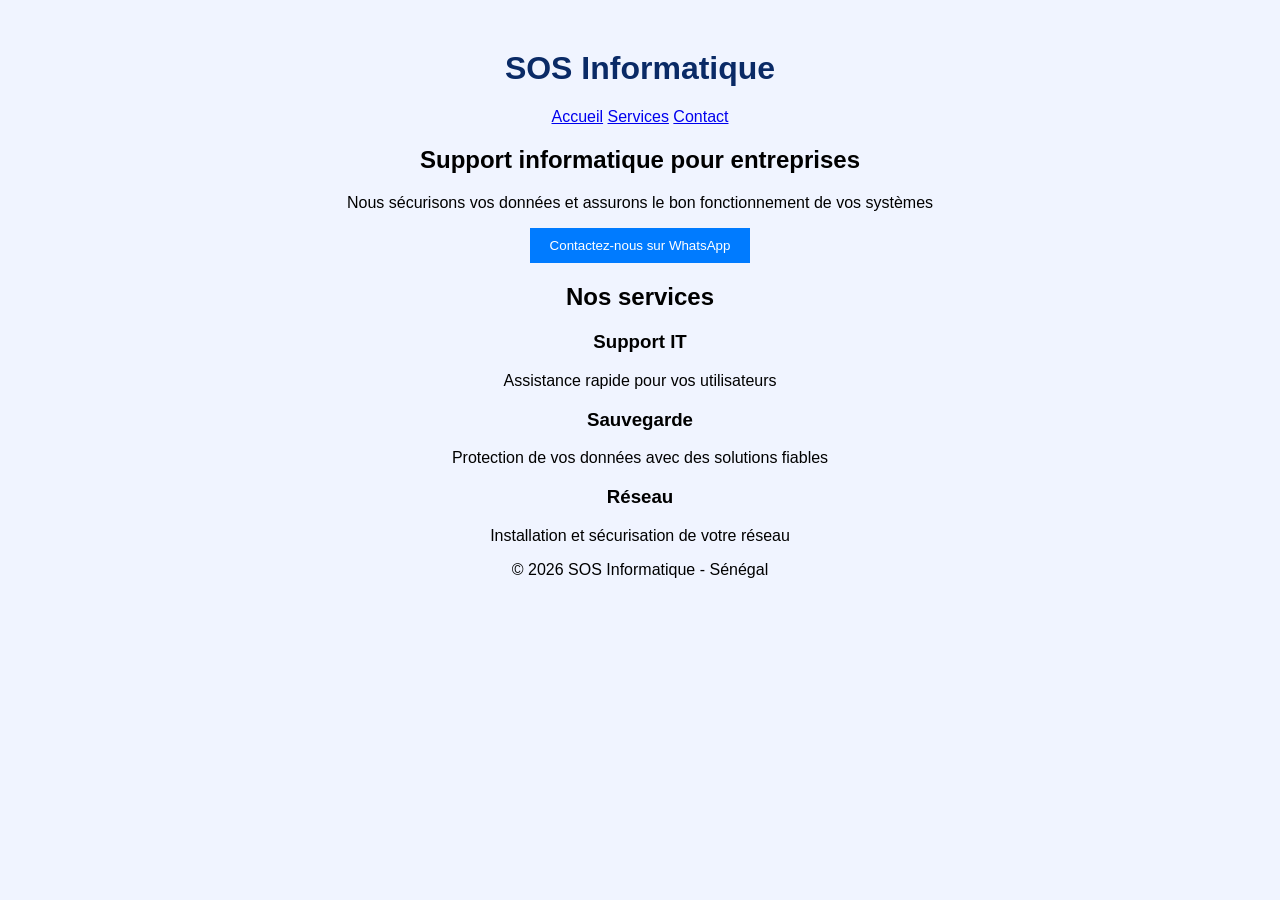
==== index.html @ 7cf551d6 "Premier site web" ====
<!DOCTYPE html>
<html lang="fr">
<head>
    <meta charset="UTF-8">
    <title>SOS Informatique</title>
    <link rel="stylesheet" href="style.css">
</head>

<body>

<header>
    <h1>SOS Informatique</h1>
    <nav>
        <a href="#">Accueil</a>
        <a href="#">Services</a>
        <a href="#">Contact</a>
    </nav>
</header>

<section class="hero">
    <h2>Support informatique pour entreprises</h2>
    <p>Nous sécurisons vos données et assurons le bon fonctionnement de vos systèmes</p>

    <a href="https://wa.me/221773776179?text=Bonjour%20je%20souhaite%20un%20service%20informatique" target="_blank">
        <button>Contactez-nous sur WhatsApp</button>
    </a>
</section>

<section class="services">
    <h2>Nos services</h2>

    <div class="cards">
        <div class="card">
            <h3>Support IT</h3>
            <p>Assistance rapide pour vos utilisateurs</p>
        </div>

        <div class="card">
            <h3>Sauvegarde</h3>
            <p>Protection de vos données avec des solutions fiables</p>
        </div>

        <div class="card">
            <h3>Réseau</h3>
            <p>Installation et sécurisation de votre réseau</p>
        </div>
    </div>
</section>

<footer>
    <p>© 2026 SOS Informatique - Sénégal</p>
</footer>

</body>
</html>
---- style.css ----
body {
    font-family: Arial;
    text-align: center;
    margin-top: 50px;
    background-color: #f0f4ff;
}

h1 {
    color: #0a2a66;
}

button {
    padding: 10px 20px;
    background-color: #007bff;
    color: white;
    border: none;
    cursor: pointer;
}
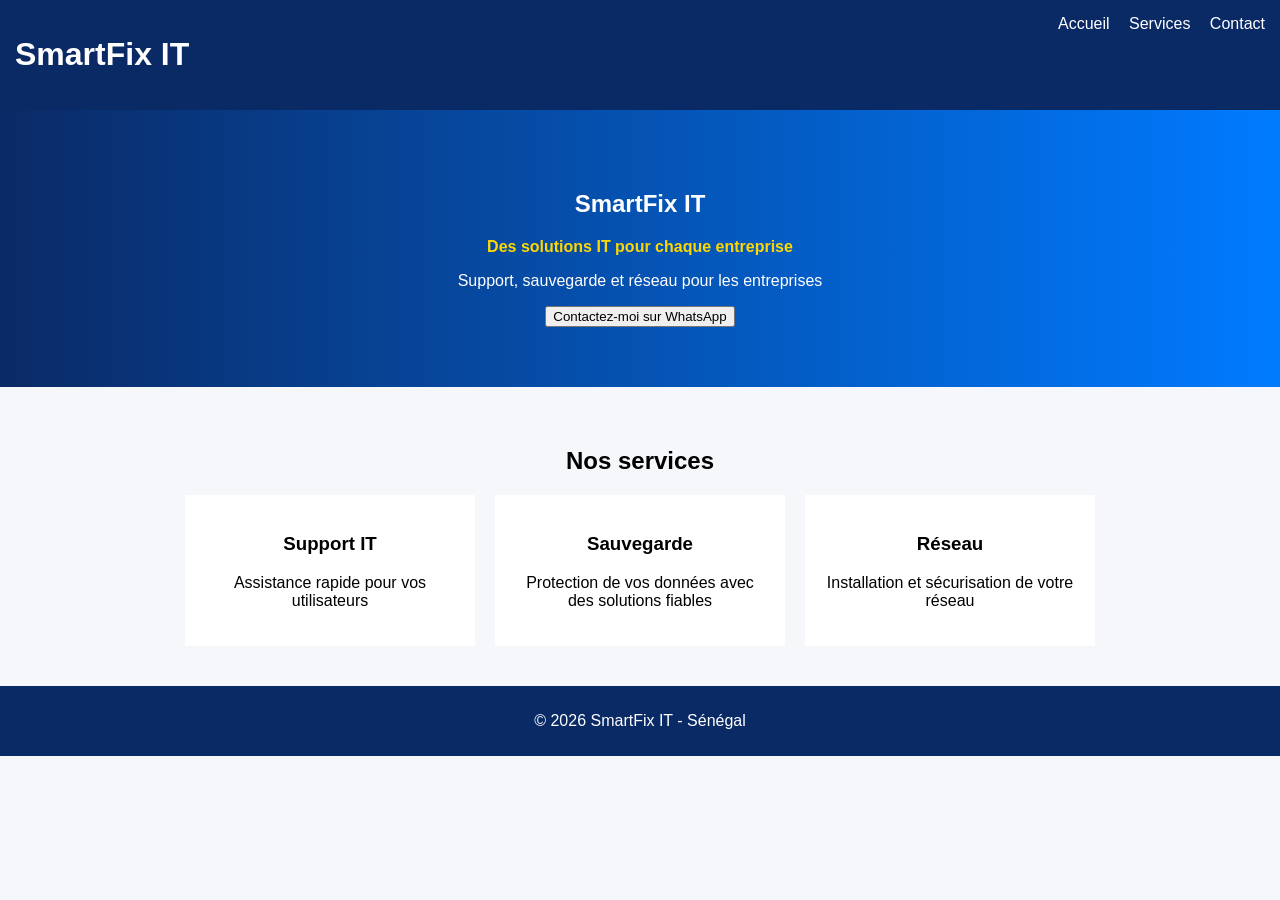
==== commit 429b09b7: "modificatiosecondhtl" ====
--- a/index.html
+++ b/index.html
@@ -2,34 +2,38 @@
 <html lang="fr">
 <head>
     <meta charset="UTF-8">
-    <title>SOS Informatique</title>
+    <title>SmartFix IT- Support Informatique Sénégal</title>
     <link rel="stylesheet" href="style.css">
 </head>
 
 <body>
 
 <header>
-    <h1>SOS Informatique</h1>
+    <h1>SmartFix IT</h1>
     <nav>
         <a href="#">Accueil</a>
-        <a href="#">Services</a>
+        <a href="services.html">Services</a>
         <a href="#">Contact</a>
     </nav>
 </header>
 
 <section class="hero">
-    <h2>Support informatique pour entreprises</h2>
-    <p>Nous sécurisons vos données et assurons le bon fonctionnement de vos systèmes</p>
+    <h2>SmartFix IT</h2>
 
-    <a href="https://wa.me/221773776179?text=Bonjour%20je%20souhaite%20un%20service%20informatique" target="_blank">
-        <button>Contactez-nous sur WhatsApp</button>
-    </a>
+    <p class="slogan">Des solutions IT pour chaque entreprise</p>
+
+    <p>Support, sauvegarde et réseau pour les entreprises</p>
+
+    <a href="https://wa.me/221756447598" target="_blank">
+    <button>Contactez-moi sur WhatsApp</button>
+</a>
 </section>
 
 <section class="services">
     <h2>Nos services</h2>
 
     <div class="cards">
+
         <div class="card">
             <h3>Support IT</h3>
             <p>Assistance rapide pour vos utilisateurs</p>
@@ -44,12 +48,14 @@
             <h3>Réseau</h3>
             <p>Installation et sécurisation de votre réseau</p>
         </div>
+
     </div>
 </section>
 
 <footer>
-    <p>© 2026 SOS Informatique - Sénégal</p>
+    <p>© 2026 SmartFix IT - Sénégal</p>
 </footer>
 
 </body>
 </html>
+
--- a/style.css
+++ b/style.css
@@ -1,18 +1,59 @@
 body {
     font-family: Arial;
-    text-align: center;
-    margin-top: 50px;
-    background-color: #f0f4ff;
+    margin: 0;
+    background: #f5f7fa;
 }
 
-h1 {
-    color: #0a2a66;
+/* HEADER */
+header {
+    background: #0a2a66;
+    color: white;
+    padding: 15px;
+    display: flex;
+    justify-content: space-between;
 }
 
-button {
-    padding: 10px 20px;
-    background-color: #007bff;
+nav a {
     color: white;
-    border: none;
-    cursor: pointer;
+    margin-left: 15px;
+    text-decoration: none;
 }
+
+/* HERO */
+.hero {
+    text-align: center;
+    padding: 60px;
+    background: linear-gradient(to right, #0a2a66, #007bff);
+    color: white;
+}
+
+.slogan {
+    color: gold;
+    font-weight: bold;
+}
+
+/* SERVICES */
+.services {
+    padding: 40px;
+    text-align: center;
+}
+
+.cards {
+    display: flex;
+    justify-content: center;
+    gap: 20px;
+}
+
+.card {
+    background: white;
+    padding: 20px;
+    width: 250px;
+}
+
+/* FOOTER */
+footer {
+    background: #0a2a66;
+    color: white;
+    text-align: center;
+    padding: 10px;
+}
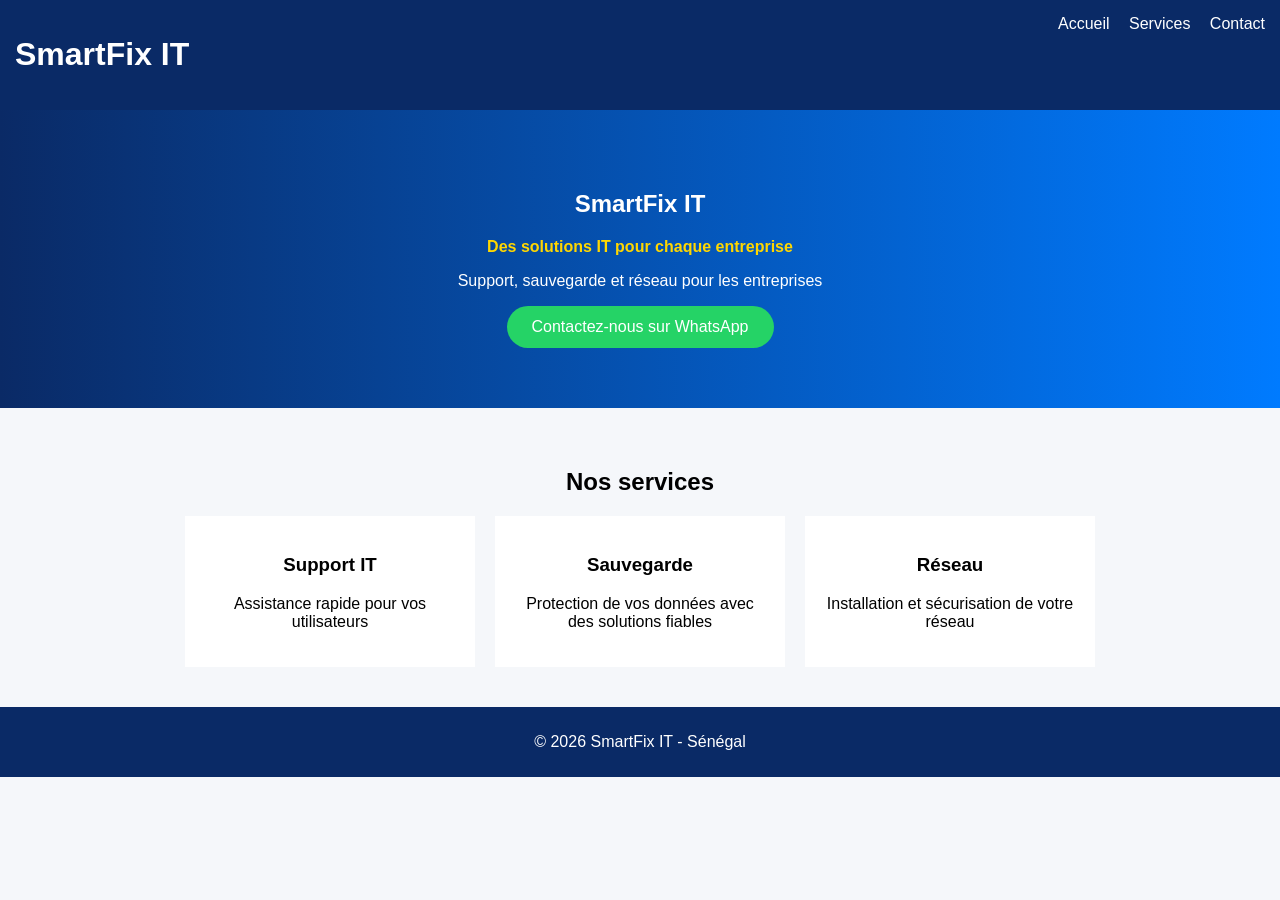
==== commit e076ee8c: "modificatioN BUTTON" ====
--- a/index.html
+++ b/index.html
@@ -24,8 +24,11 @@
 
     <p>Support, sauvegarde et réseau pour les entreprises</p>
 
-    <a href="https://wa.me/221756447598" target="_blank">
-    <button>Contactez-moi sur WhatsApp</button>
+    <a href="https://wa.me/221756447598?text=Bonjour%20je%20souhaite%20un%20service%20informatique" target="_blank">
+    <button class="whatsapp-btn">Contactez-nous sur WhatsApp</button>
+</a>
+
+
 </a>
 </section>
 
--- a/style.css
+++ b/style.css
@@ -57,3 +57,16 @@
     text-align: center;
     padding: 10px;
 }
+.whatsapp-btn {
+    background-color: #25D366;
+    color: white;
+    padding: 12px 25px;
+    border: none;
+    border-radius: 25px;
+    font-size: 16px;
+    cursor: pointer;
+}
+
+.whatsapp-btn:hover {
+    background-color: #1ebe5d;
+}
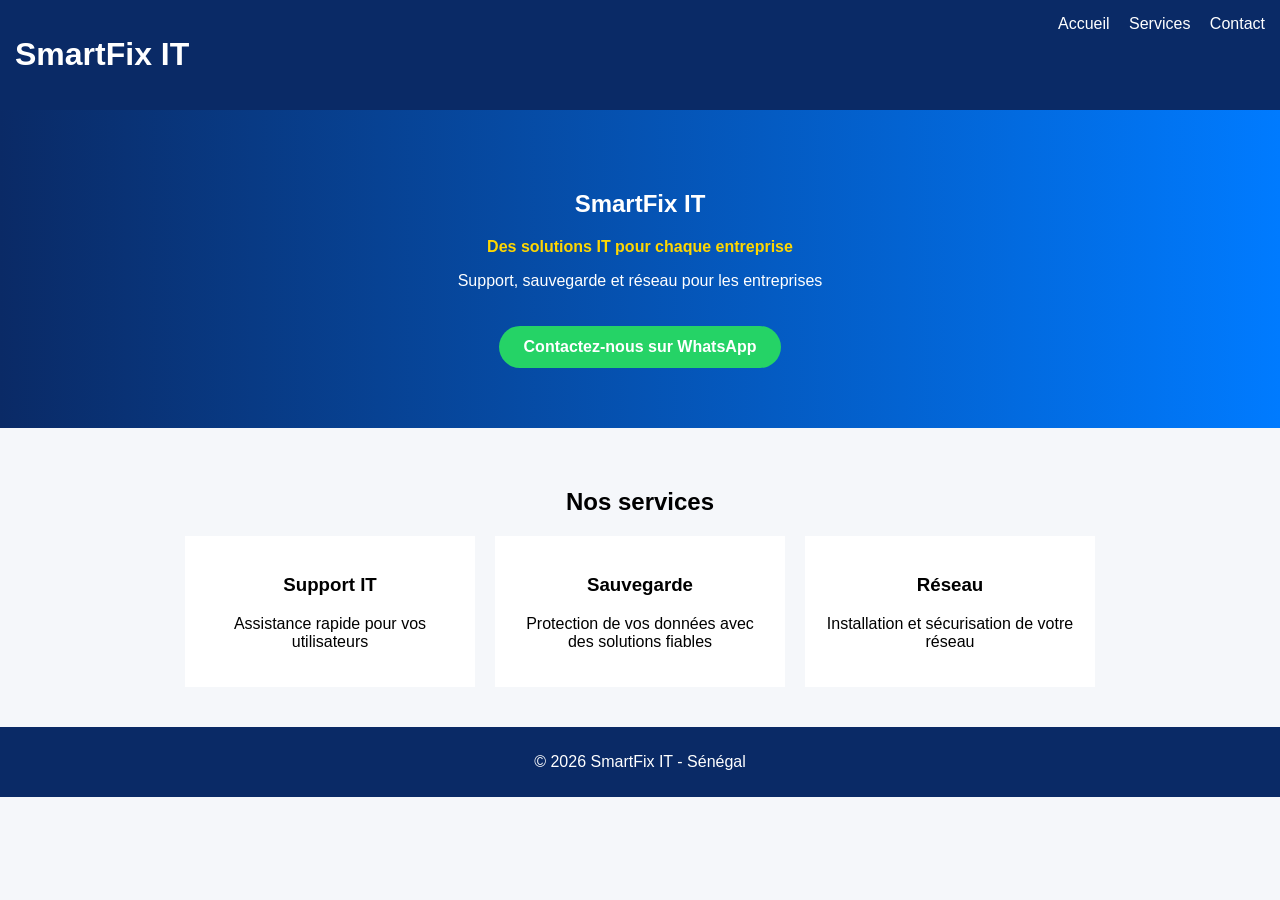
==== commit 4e993ff1: "modifcontact" ====
--- a/index.html
+++ b/index.html
@@ -13,7 +13,7 @@
     <nav>
         <a href="#">Accueil</a>
         <a href="services.html">Services</a>
-        <a href="#">Contact</a>
+        <a href="contact.html">Contact</a>
     </nav>
 </header>
 
--- a/style.css
+++ b/style.css
@@ -58,15 +58,49 @@
     padding: 10px;
 }
 .whatsapp-btn {
+    margin-top: 20px;
+    padding: 12px 25px;
     background-color: #25D366;
+    border: none;
     color: white;
-    padding: 12px 25px;
-    border: none;
-    border-radius: 25px;
     font-size: 16px;
     cursor: pointer;
+    border-radius: 25px;
+    font-weight: bold;
+    transition: 0.3s;
 }
 
 .whatsapp-btn:hover {
     background-color: #1ebe5d;
+    transform: scale(1.05);
 }
+.contact {
+    padding: 40px;
+    text-align: center;
+}
+
+form {
+    max-width: 400px;
+    margin: auto;
+    display: flex;
+    flex-direction: column;
+}
+
+form input, form textarea {
+    margin: 10px 0;
+    padding: 10px;
+    font-size: 16px;
+}
+
+form button {
+    padding: 10px;
+    background: #0a2a66;
+    color: white;
+    border: none;
+    cursor: pointer;
+}
+
+.contact-info {
+    margin-top: 20px;
+}
+
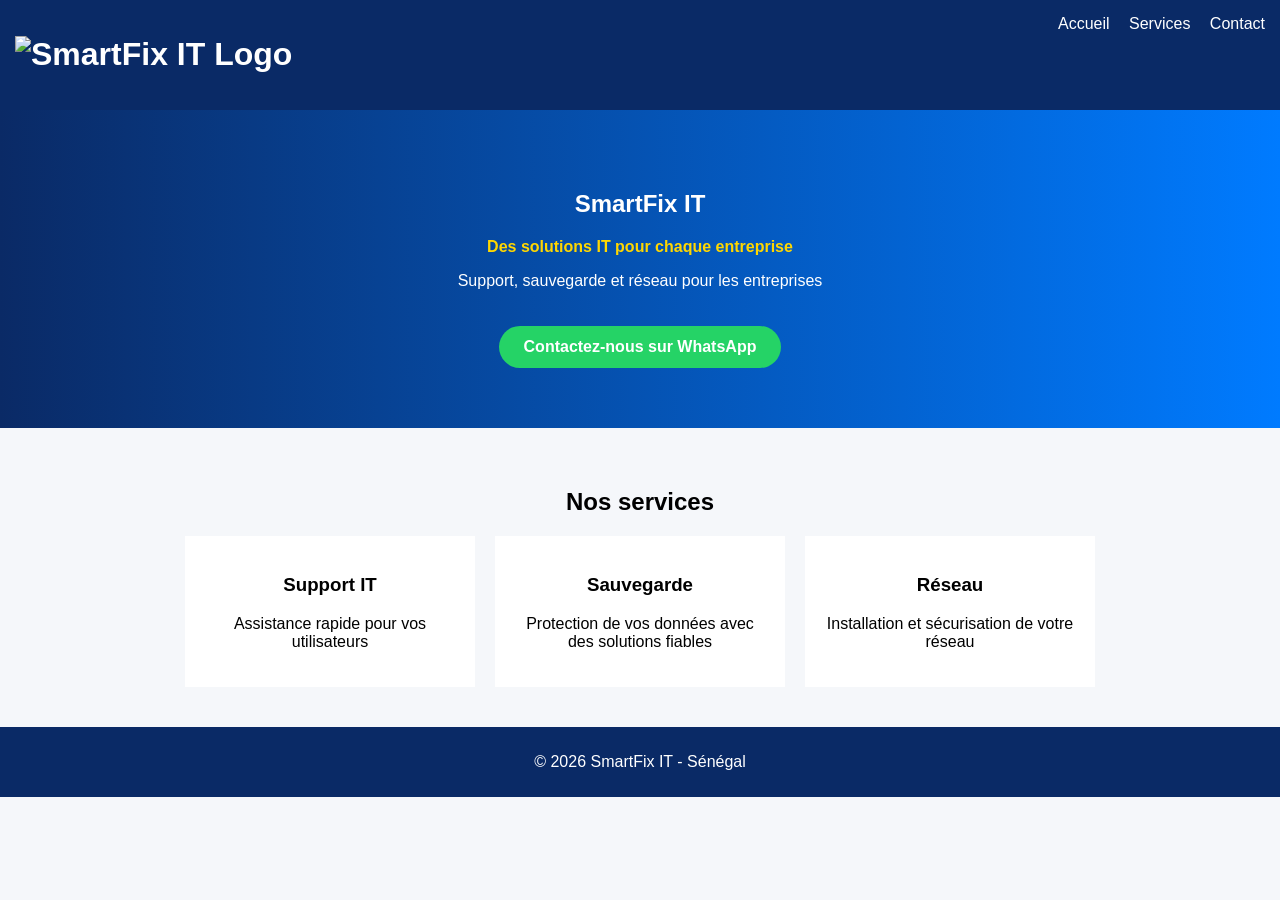
==== commit 52be6b7b: "modificatioN serviceN" ====
--- a/index.html
+++ b/index.html
@@ -9,7 +9,8 @@
 <body>
 
 <header>
-    <h1>SmartFix IT</h1>
+    <h1><img src="images/logo.png" alt="SmartFix IT Logo" class="logo">
+    </h1>
     <nav>
         <a href="#">Accueil</a>
         <a href="services.html">Services</a>
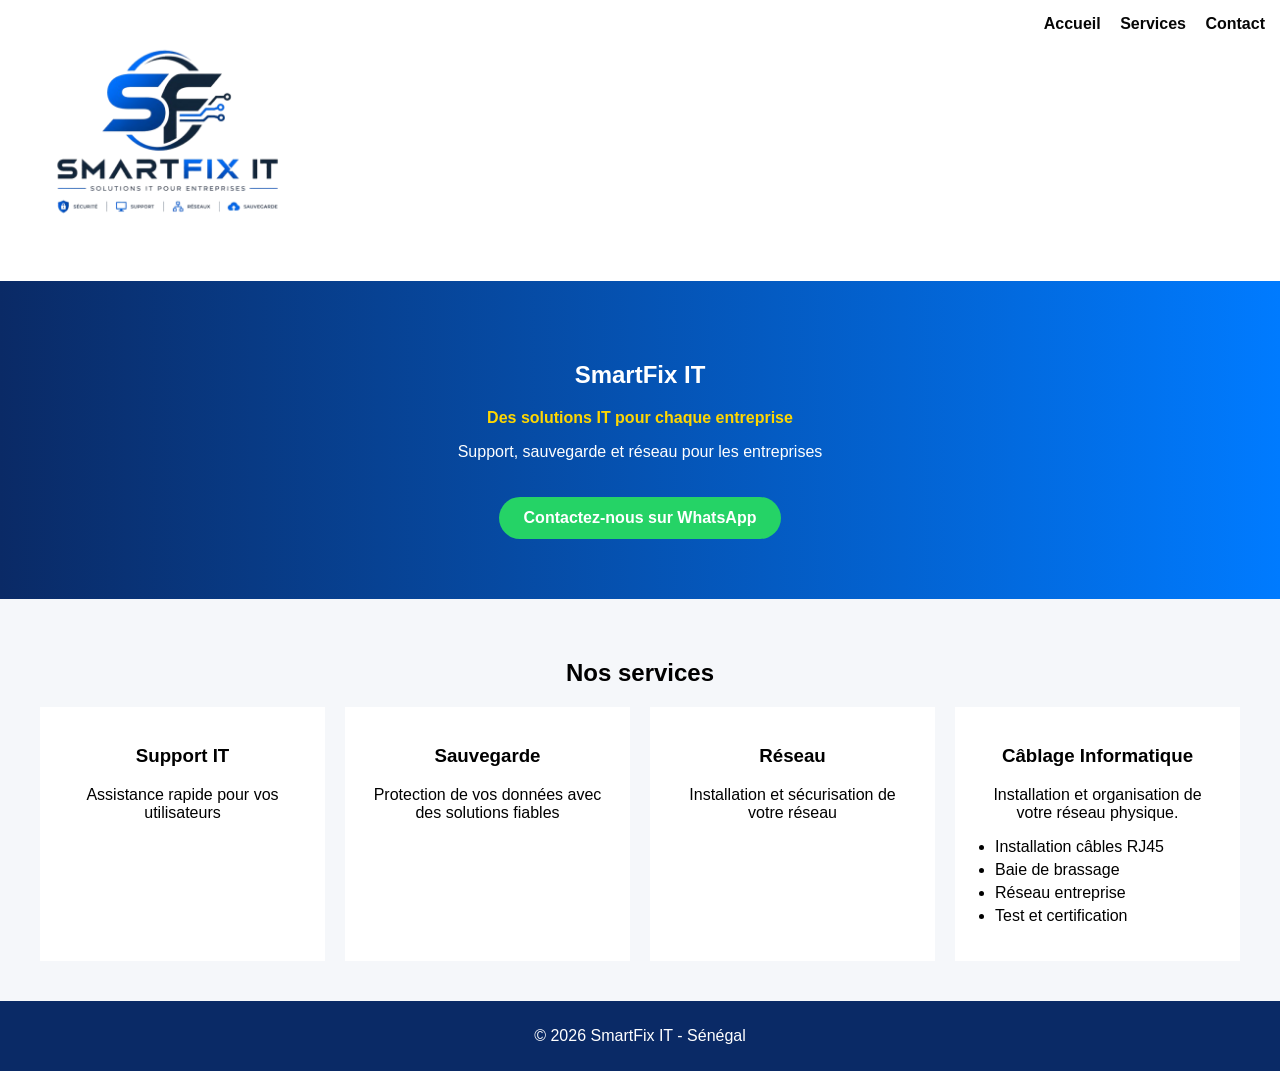
==== commit 6cf63a94: "maj" ====
--- a/index.html
+++ b/index.html
@@ -52,6 +52,18 @@
             <h3>Réseau</h3>
             <p>Installation et sécurisation de votre réseau</p>
         </div>
+        <div class="card">
+            <h3>Câblage Informatique</h3>
+            <p>Installation et organisation de votre réseau physique.</p>
+            <ul>
+                <li>Installation câbles RJ45</li>
+                <li>Baie de brassage</li>
+                <li>Réseau entreprise</li>
+                <li>Test et certification</li>
+            </ul>
+        
+</div>
+
 
     </div>
 </section>
--- a/style.css
+++ b/style.css
@@ -6,7 +6,7 @@
 
 /* HEADER */
 header {
-    background: #0a2a66;
+    background: white;
     color: white;
     padding: 15px;
     display: flex;
@@ -14,9 +14,12 @@
 }
 
 nav a {
-    color: white;
+    color: #070707; /* noir visible */
     margin-left: 15px;
     text-decoration: none;
+    font-weight: 600;
+    opacity: 1; /* enlève effet transparent */
+    transition: 0.3s;
 }
 
 /* HERO */
@@ -103,4 +106,23 @@
 .contact-info {
     margin-top: 20px;
 }
+.card ul {
+    text-align: left;
+    margin-top: 10px;
+    padding-left: 20px;
+}
 
+.card li {
+    margin-bottom: 5px;
+}
+.logo {
+    height: 200px;
+    background: transparent;
+}
+.logo-container {
+    display: flex;
+    align-items: center;
+    gap: 10px;
+    color: white;
+    font-weight: bold;
+}
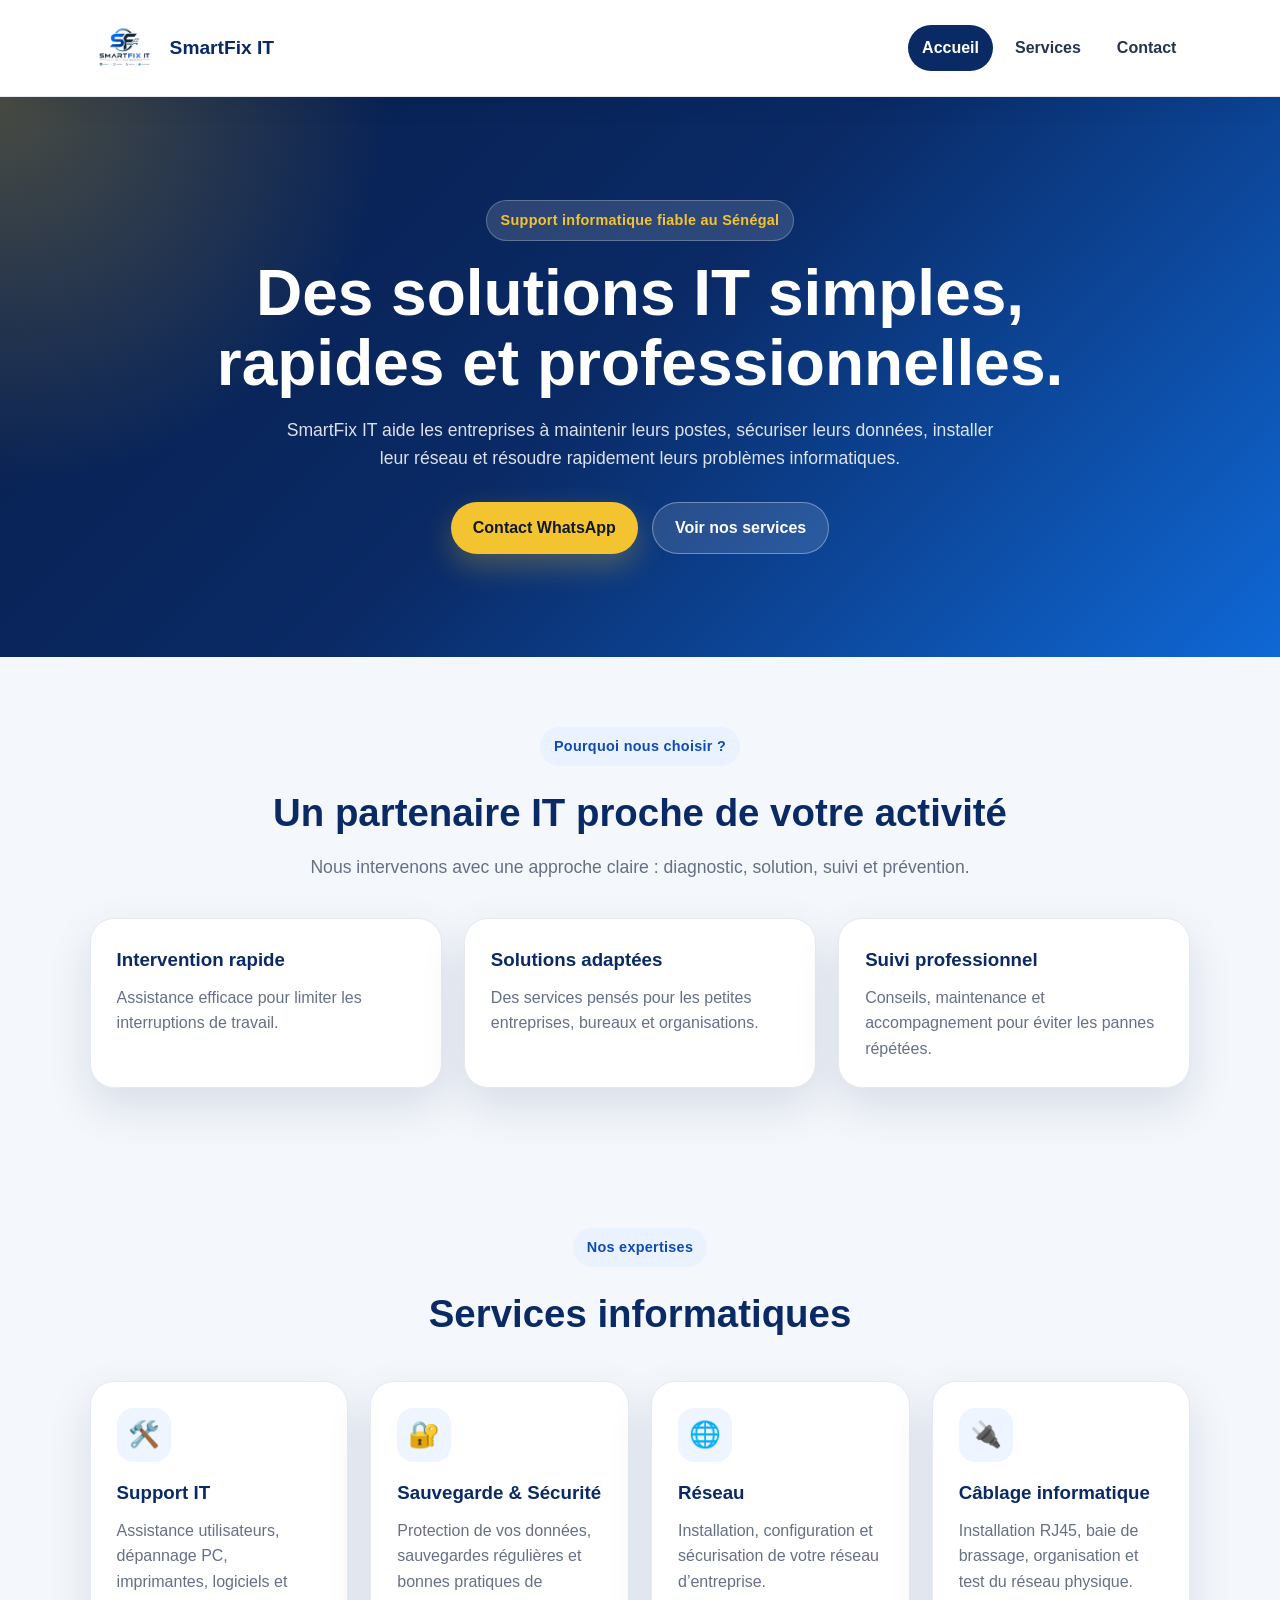
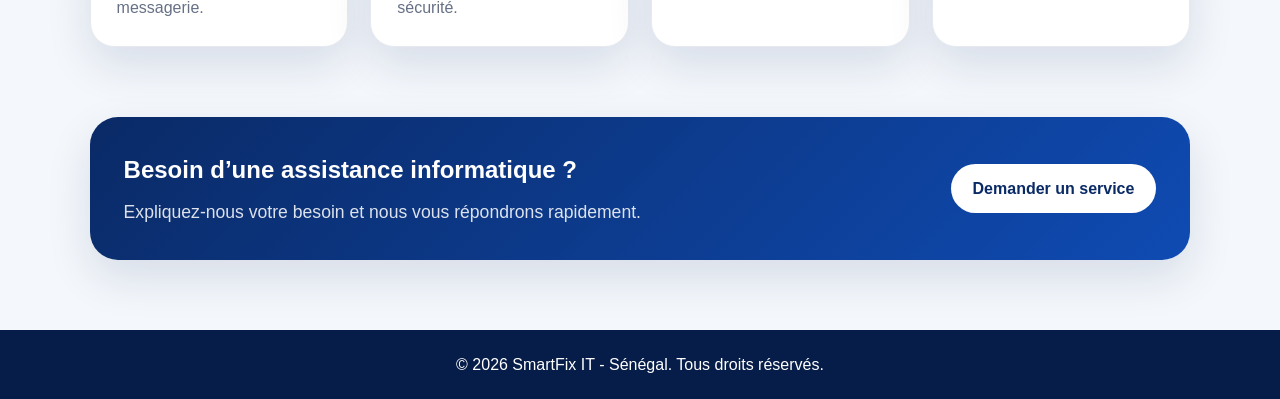
==== commit ed21d1db: "amelioresite" ====
--- a/index.html
+++ b/index.html
@@ -2,76 +2,102 @@
 <html lang="fr">
 <head>
     <meta charset="UTF-8">
-    <title>SmartFix IT- Support Informatique Sénégal</title>
+    <meta name="viewport" content="width=device-width, initial-scale=1.0">
+    <meta name="description" content="SmartFix IT accompagne les entreprises au Sénégal avec des services de support informatique, réseau, sauvegarde, sécurité et câblage.">
+    <title>SmartFix IT - Support Informatique au Sénégal</title>
     <link rel="stylesheet" href="style.css">
 </head>
-
 <body>
 
-<header>
-    <h1><img src="images/logo.png" alt="SmartFix IT Logo" class="logo">
-    </h1>
-    <nav>
-        <a href="#">Accueil</a>
+<header class="site-header">
+    <a class="brand" href="index.html" aria-label="Accueil SmartFix IT">
+        <img src="images/logo.png" alt="Logo SmartFix IT" class="logo">
+        <span>SmartFix IT</span>
+    </a>
+    <nav class="main-nav" aria-label="Navigation principale">
+        <a class="active" href="index.html">Accueil</a>
         <a href="services.html">Services</a>
         <a href="contact.html">Contact</a>
     </nav>
 </header>
 
-<section class="hero">
-    <h2>SmartFix IT</h2>
+<main>
+    <section class="hero hero-home">
+        <div class="hero-content">
+            <span class="badge">Support informatique fiable au Sénégal</span>
+            <h1>Des solutions IT simples, rapides et professionnelles.</h1>
+            <p class="hero-text">SmartFix IT aide les entreprises à maintenir leurs postes, sécuriser leurs données, installer leur réseau et résoudre rapidement leurs problèmes informatiques.</p>
+            <div class="hero-actions">
+                <a class="btn btn-primary" href="https://wa.me/221756447598?text=Bonjour%20SmartFix%20IT%2C%20je%20souhaite%20un%20service%20informatique" target="_blank" rel="noopener">Contact WhatsApp</a>
+                <a class="btn btn-secondary" href="services.html">Voir nos services</a>
+            </div>
+        </div>
+    </section>
 
-    <p class="slogan">Des solutions IT pour chaque entreprise</p>
+    <section class="section intro-section">
+        <div class="section-title">
+            <span class="eyebrow">Pourquoi nous choisir ?</span>
+            <h2>Un partenaire IT proche de votre activité</h2>
+            <p>Nous intervenons avec une approche claire : diagnostic, solution, suivi et prévention.</p>
+        </div>
+        <div class="features-grid">
+            <article class="feature-card">
+                <h3>Intervention rapide</h3>
+                <p>Assistance efficace pour limiter les interruptions de travail.</p>
+            </article>
+            <article class="feature-card">
+                <h3>Solutions adaptées</h3>
+                <p>Des services pensés pour les petites entreprises, bureaux et organisations.</p>
+            </article>
+            <article class="feature-card">
+                <h3>Suivi professionnel</h3>
+                <p>Conseils, maintenance et accompagnement pour éviter les pannes répétées.</p>
+            </article>
+        </div>
+    </section>
 
-    <p>Support, sauvegarde et réseau pour les entreprises</p>
+    <section class="section services-section">
+        <div class="section-title">
+            <span class="eyebrow">Nos expertises</span>
+            <h2>Services informatiques</h2>
+        </div>
+        <div class="cards">
+            <article class="card">
+                <div class="card-icon">🛠️</div>
+                <h3>Support IT</h3>
+                <p>Assistance utilisateurs, dépannage PC, imprimantes, logiciels et messagerie.</p>
+            </article>
+            <article class="card">
+                <div class="card-icon">🔐</div>
+                <h3>Sauvegarde & Sécurité</h3>
+                <p>Protection de vos données, sauvegardes régulières et bonnes pratiques de sécurité.</p>
+            </article>
+            <article class="card">
+                <div class="card-icon">🌐</div>
+                <h3>Réseau</h3>
+                <p>Installation, configuration et sécurisation de votre réseau d’entreprise.</p>
+            </article>
+            <article class="card">
+                <div class="card-icon">🔌</div>
+                <h3>Câblage informatique</h3>
+                <p>Installation RJ45, baie de brassage, organisation et test du réseau physique.</p>
+            </article>
+        </div>
+    </section>
 
-    <a href="https://wa.me/221756447598?text=Bonjour%20je%20souhaite%20un%20service%20informatique" target="_blank">
-    <button class="whatsapp-btn">Contactez-nous sur WhatsApp</button>
-</a>
+    <section class="cta-section">
+        <div>
+            <h2>Besoin d’une assistance informatique ?</h2>
+            <p>Expliquez-nous votre besoin et nous vous répondrons rapidement.</p>
+        </div>
+        <a class="btn btn-light" href="contact.html">Demander un service</a>
+    </section>
+</main>
 
-
-</a>
-</section>
-
-<section class="services">
-    <h2>Nos services</h2>
-
-    <div class="cards">
-
-        <div class="card">
-            <h3>Support IT</h3>
-            <p>Assistance rapide pour vos utilisateurs</p>
-        </div>
-
-        <div class="card">
-            <h3>Sauvegarde</h3>
-            <p>Protection de vos données avec des solutions fiables</p>
-        </div>
-
-        <div class="card">
-            <h3>Réseau</h3>
-            <p>Installation et sécurisation de votre réseau</p>
-        </div>
-        <div class="card">
-            <h3>Câblage Informatique</h3>
-            <p>Installation et organisation de votre réseau physique.</p>
-            <ul>
-                <li>Installation câbles RJ45</li>
-                <li>Baie de brassage</li>
-                <li>Réseau entreprise</li>
-                <li>Test et certification</li>
-            </ul>
-        
-</div>
-
-
-    </div>
-</section>
-
-<footer>
-    <p>© 2026 SmartFix IT - Sénégal</p>
+<footer class="site-footer">
+    <p>© 2026 SmartFix IT - Sénégal. Tous droits réservés.</p>
 </footer>
 
+<script src="script.js"></script>
 </body>
 </html>
-
--- a/style.css
+++ b/style.css
@@ -1,128 +1,438 @@
+:root {
+    --primary: #0a2a66;
+    --primary-light: #0f4bb3;
+    --accent: #f4c430;
+    --whatsapp: #25d366;
+    --text: #172033;
+    --muted: #667085;
+    --bg: #f4f7fb;
+    --white: #ffffff;
+    --border: #e6eaf0;
+    --shadow: 0 18px 45px rgba(10, 42, 102, 0.12);
+}
+
+* {
+    box-sizing: border-box;
+}
+
 body {
-    font-family: Arial;
     margin: 0;
-    background: #f5f7fa;
-}
-
-/* HEADER */
-header {
-    background: white;
-    color: white;
-    padding: 15px;
+    font-family: Arial, Helvetica, sans-serif;
+    color: var(--text);
+    background: var(--bg);
+    line-height: 1.6;
+}
+
+a {
+    color: inherit;
+}
+
+.site-header {
+    position: sticky;
+    top: 0;
+    z-index: 10;
     display: flex;
     justify-content: space-between;
-}
-
-nav a {
-    color: #070707; /* noir visible */
-    margin-left: 15px;
+    align-items: center;
+    gap: 24px;
+    padding: 14px 7%;
+    background: rgba(255, 255, 255, 0.96);
+    border-bottom: 1px solid var(--border);
+    box-shadow: 0 8px 25px rgba(16, 24, 40, 0.06);
+}
+
+.brand {
+    display: flex;
+    align-items: center;
+    gap: 12px;
     text-decoration: none;
-    font-weight: 600;
-    opacity: 1; /* enlève effet transparent */
-    transition: 0.3s;
-}
-
-/* HERO */
+    font-weight: 800;
+    color: var(--primary);
+    font-size: 1.2rem;
+}
+
+.logo {
+    width: 68px;
+    height: 68px;
+    object-fit: contain;
+}
+
+.main-nav {
+    display: flex;
+    align-items: center;
+    gap: 8px;
+}
+
+.main-nav a {
+    text-decoration: none;
+    padding: 10px 14px;
+    border-radius: 999px;
+    font-weight: 700;
+    color: #26344d;
+    transition: 0.25s ease;
+}
+
+.main-nav a:hover,
+.main-nav a.active {
+    background: var(--primary);
+    color: var(--white);
+}
+
+.hero,
+.page-hero {
+    color: var(--white);
+    text-align: center;
+    background:
+        radial-gradient(circle at top left, rgba(244, 196, 48, 0.28), transparent 28%),
+        linear-gradient(135deg, #071d49 0%, #0a2a66 48%, #0f68d6 100%);
+}
+
 .hero {
+    min-height: 560px;
+    display: flex;
+    align-items: center;
+    justify-content: center;
+    padding: 80px 7%;
+}
+
+.hero-content {
+    max-width: 850px;
+}
+
+.badge,
+.eyebrow {
+    display: inline-flex;
+    align-items: center;
+    justify-content: center;
+    padding: 8px 14px;
+    border-radius: 999px;
+    font-size: 0.9rem;
+    font-weight: 800;
+    letter-spacing: 0.02em;
+}
+
+.badge {
+    background: rgba(255, 255, 255, 0.14);
+    border: 1px solid rgba(255, 255, 255, 0.25);
+    color: var(--accent);
+}
+
+.eyebrow {
+    color: var(--primary-light);
+    background: #eaf2ff;
+}
+
+.hero h1,
+.page-hero h1 {
+    margin: 18px auto;
+    font-size: clamp(2.2rem, 5vw, 4.4rem);
+    line-height: 1.08;
+    max-width: 980px;
+}
+
+.hero-text,
+.page-hero p,
+.section-title p,
+.cta-section p {
+    max-width: 720px;
+    margin: 0 auto;
+    color: rgba(255, 255, 255, 0.86);
+    font-size: 1.1rem;
+}
+
+.hero-actions {
+    display: flex;
+    justify-content: center;
+    gap: 14px;
+    flex-wrap: wrap;
+    margin-top: 30px;
+}
+
+.btn {
+    display: inline-flex;
+    align-items: center;
+    justify-content: center;
+    min-height: 46px;
+    padding: 12px 22px;
+    border: 0;
+    border-radius: 999px;
+    text-decoration: none;
+    font-weight: 800;
+    cursor: pointer;
+    transition: 0.25s ease;
+}
+
+.btn:hover {
+    transform: translateY(-2px);
+}
+
+.btn-primary {
+    background: var(--accent);
+    color: #111827;
+    box-shadow: 0 12px 30px rgba(244, 196, 48, 0.28);
+}
+
+.btn-secondary {
+    background: rgba(255, 255, 255, 0.12);
+    color: var(--white);
+    border: 1px solid rgba(255, 255, 255, 0.35);
+}
+
+.btn-light {
+    background: var(--white);
+    color: var(--primary);
+}
+
+.btn-whatsapp {
+    background: var(--whatsapp);
+    color: var(--white);
+    margin-top: 18px;
+}
+
+.page-hero {
+    padding: 80px 7%;
+}
+
+.section {
+    padding: 70px 7%;
+}
+
+.section-title {
     text-align: center;
-    padding: 60px;
-    background: linear-gradient(to right, #0a2a66, #007bff);
-    color: white;
-}
-
-.slogan {
-    color: gold;
-    font-weight: bold;
-}
-
-/* SERVICES */
-.services {
-    padding: 40px;
+    max-width: 760px;
+    margin: 0 auto 36px;
+}
+
+.section-title h2 {
+    margin: 16px 0 10px;
+    color: var(--primary);
+    font-size: clamp(1.8rem, 3vw, 2.7rem);
+}
+
+.section-title p {
+    color: var(--muted);
+}
+
+.features-grid,
+.cards {
+    display: grid;
+    grid-template-columns: repeat(3, minmax(0, 1fr));
+    gap: 22px;
+}
+
+.cards {
+    grid-template-columns: repeat(4, minmax(0, 1fr));
+}
+
+.feature-card,
+.card,
+.contact-card,
+.contact-form,
+.thanks-card {
+    background: var(--white);
+    border: 1px solid var(--border);
+    border-radius: 24px;
+    box-shadow: var(--shadow);
+}
+
+.feature-card,
+.card {
+    padding: 26px;
+}
+
+.feature-card h3,
+.card h3 {
+    margin: 0 0 10px;
+    color: var(--primary);
+}
+
+.feature-card p,
+.card p {
+    margin: 0;
+    color: var(--muted);
+}
+
+.card-icon {
+    width: 54px;
+    height: 54px;
+    display: flex;
+    align-items: center;
+    justify-content: center;
+    margin-bottom: 16px;
+    border-radius: 16px;
+    background: #eef5ff;
+    font-size: 1.6rem;
+}
+
+.card ul {
+    margin: 18px 0 0;
+    padding-left: 20px;
+    color: var(--muted);
+}
+
+.cta-section {
+    margin: 0 7% 70px;
+    padding: 34px;
+    display: flex;
+    align-items: center;
+    justify-content: space-between;
+    gap: 24px;
+    border-radius: 28px;
+    color: var(--white);
+    background: linear-gradient(135deg, var(--primary), var(--primary-light));
+    box-shadow: var(--shadow);
+}
+
+.cta-section h2 {
+    margin: 0 0 8px;
+}
+
+.contact-section {
+    display: grid;
+    grid-template-columns: 0.85fr 1.15fr;
+    gap: 24px;
+    align-items: start;
+}
+
+.contact-card,
+.contact-form {
+    padding: 30px;
+}
+
+.contact-card h2,
+.contact-form h2 {
+    margin-top: 0;
+    color: var(--primary);
+}
+
+.contact-card a:not(.btn) {
+    color: var(--primary-light);
+    text-decoration: none;
+    font-weight: 700;
+}
+
+.contact-form {
+    display: flex;
+    flex-direction: column;
+    gap: 10px;
+}
+
+.contact-form label {
+    font-weight: 800;
+    color: #344054;
+}
+
+.contact-form input,
+.contact-form textarea {
+    width: 100%;
+    border: 1px solid #d0d5dd;
+    border-radius: 14px;
+    padding: 13px 14px;
+    font-size: 1rem;
+    font-family: inherit;
+    background: #fbfcff;
+}
+
+.contact-form input:focus,
+.contact-form textarea:focus {
+    outline: 3px solid rgba(15, 75, 179, 0.14);
+    border-color: var(--primary-light);
+}
+
+.site-footer {
+    padding: 22px 7%;
     text-align: center;
-}
-
-.cards {
-    display: flex;
-    justify-content: center;
-    gap: 20px;
-}
-
-.card {
-    background: white;
-    padding: 20px;
-    width: 250px;
-}
-
-/* FOOTER */
-footer {
-    background: #0a2a66;
-    color: white;
+    color: var(--white);
+    background: #071d49;
+}
+
+.site-footer p {
+    margin: 0;
+}
+
+.thanks-page {
+    min-height: 100vh;
+    display: flex;
+    align-items: center;
+    justify-content: center;
+    padding: 24px;
+    background: linear-gradient(135deg, #071d49, #0f68d6);
+}
+
+.thanks-card {
+    max-width: 620px;
+    padding: 44px;
     text-align: center;
-    padding: 10px;
-}
-.whatsapp-btn {
-    margin-top: 20px;
-    padding: 12px 25px;
-    background-color: #25D366;
-    border: none;
-    color: white;
-    font-size: 16px;
-    cursor: pointer;
-    border-radius: 25px;
-    font-weight: bold;
-    transition: 0.3s;
-}
-
-.whatsapp-btn:hover {
-    background-color: #1ebe5d;
-    transform: scale(1.05);
-}
-.contact {
-    padding: 40px;
-    text-align: center;
-}
-
-form {
-    max-width: 400px;
-    margin: auto;
-    display: flex;
-    flex-direction: column;
-}
-
-form input, form textarea {
-    margin: 10px 0;
-    padding: 10px;
-    font-size: 16px;
-}
-
-form button {
-    padding: 10px;
-    background: #0a2a66;
-    color: white;
-    border: none;
-    cursor: pointer;
-}
-
-.contact-info {
-    margin-top: 20px;
-}
-.card ul {
-    text-align: left;
-    margin-top: 10px;
-    padding-left: 20px;
-}
-
-.card li {
-    margin-bottom: 5px;
-}
-.logo {
-    height: 200px;
-    background: transparent;
-}
-.logo-container {
-    display: flex;
-    align-items: center;
-    gap: 10px;
-    color: white;
-    font-weight: bold;
-}
+}
+
+.thanks-logo {
+    width: 110px;
+    height: 110px;
+    object-fit: contain;
+}
+
+.thanks-card h1 {
+    color: var(--primary);
+}
+
+.thanks-card p {
+    color: var(--muted);
+}
+
+@media (max-width: 1000px) {
+    .cards {
+        grid-template-columns: repeat(2, minmax(0, 1fr));
+    }
+
+    .features-grid,
+    .contact-section {
+        grid-template-columns: 1fr;
+    }
+}
+
+@media (max-width: 720px) {
+    .site-header {
+        position: static;
+        flex-direction: column;
+        padding: 14px 18px;
+    }
+
+    .main-nav {
+        width: 100%;
+        justify-content: center;
+        flex-wrap: wrap;
+    }
+
+    .logo {
+        width: 58px;
+        height: 58px;
+    }
+
+    .hero {
+        min-height: auto;
+        padding: 60px 20px;
+    }
+
+    .page-hero,
+    .section {
+        padding: 52px 20px;
+    }
+
+    .cards {
+        grid-template-columns: 1fr;
+    }
+
+    .cta-section {
+        margin: 0 20px 52px;
+        flex-direction: column;
+        align-items: flex-start;
+    }
+
+    .hero-actions {
+        flex-direction: column;
+    }
+
+    .btn {
+        width: 100%;
+    }
+}
